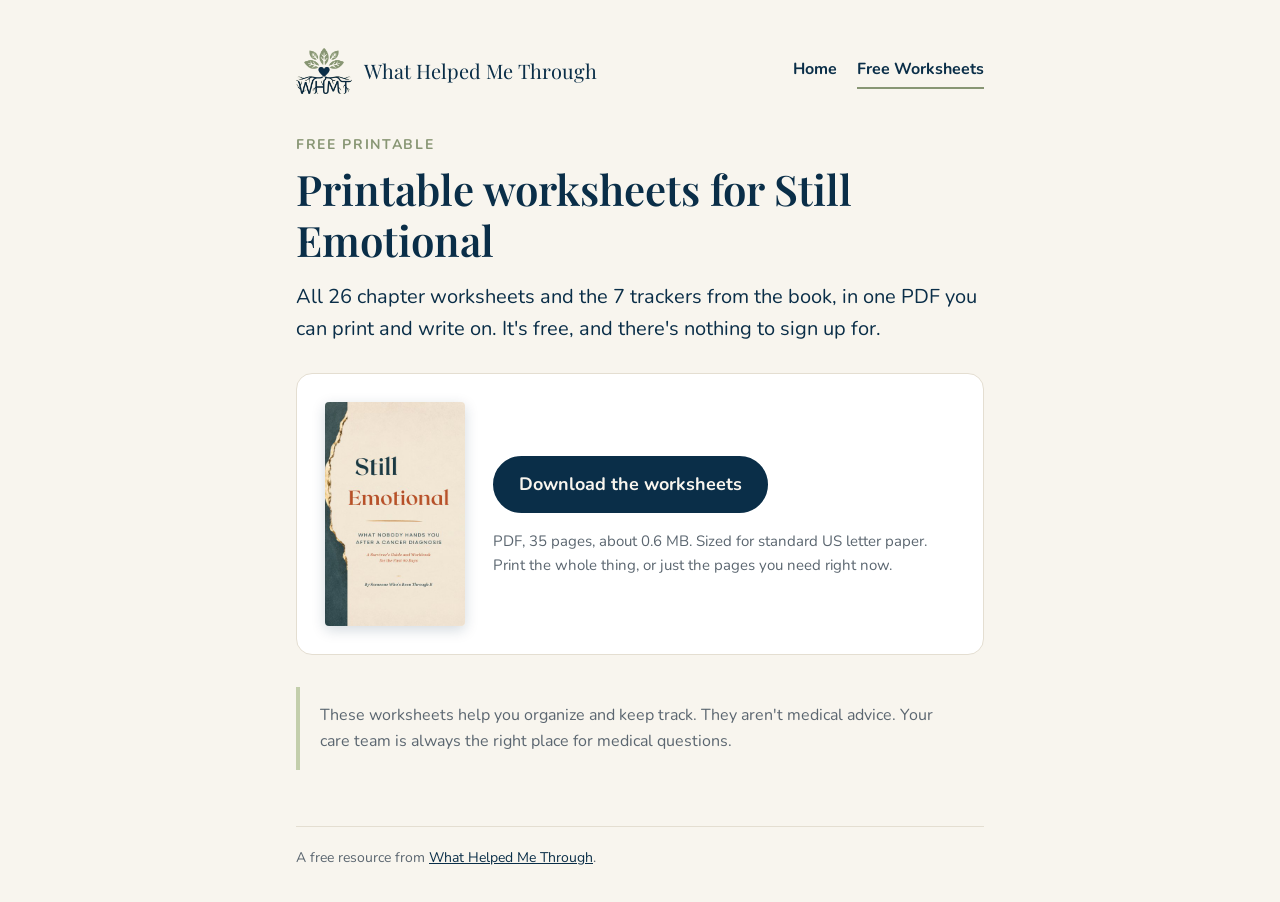
==== worksheets/index.html @ 2ee6a208 "First version of the WHMT site: home, worksheets page, 404 Co-Authored-By: Claude Opus 5.5 <noreply@" ====
<!doctype html>
<html lang="en">
<head>
  <meta charset="utf-8">
  <meta name="viewport" content="width=device-width, initial-scale=1">
  <title>Still Emotional Worksheets | What Helped Me Through</title>
  <meta name="description" content="Free printable worksheets for the book Still Emotional: all 26 chapter worksheets and 7 trackers in one PDF. No signup.">
  <link rel="icon" type="image/png" href="/assets/favicon.png">
  <link rel="apple-touch-icon" href="/assets/apple-touch-icon.png">
  <link rel="preconnect" href="https://fonts.googleapis.com">
  <link rel="preconnect" href="https://fonts.gstatic.com" crossorigin>
  <link href="https://fonts.googleapis.com/css2?family=Nunito:wght@400;700&family=Playfair+Display:wght@600&display=swap" rel="stylesheet">
  <link rel="stylesheet" href="/assets/style.css">
</head>
<body>
  <main class="wrap">
    <header class="site-header">
      <a class="brand" href="/">
        <img src="/assets/whmt-icon.png" alt="What Helped Me Through logo">
        <span>What Helped Me Through</span>
      </a>
      <nav class="site-nav" aria-label="Main">
        <a href="/">Home</a>
        <a href="/worksheets/" aria-current="page">Free Worksheets</a>
      </nav>
    </header>

    <p class="eyebrow">Free printable</p>
    <h1>Printable worksheets for Still Emotional</h1>
    <p class="lead">All 26 chapter worksheets and the 7 trackers from the book, in one PDF you can print and write on. It's free, and there's nothing to sign up for.</p>

    <div class="card">
      <img class="cover" src="/assets/still-emotional-cover.jpg" alt="Cover of the book Still Emotional">
      <div>
        <a class="btn" href="/files/still-emotional-worksheets.pdf" download>Download the worksheets</a>
        <p class="small">PDF, 35 pages, about 0.6 MB. Sized for standard US letter paper. Print the whole thing, or just the pages you need right now.</p>
      </div>
    </div>

    <p class="note">These worksheets help you organize and keep track. They aren't medical advice. Your care team is always the right place for medical questions.</p>

    <footer>
      A free resource from <a href="/">What Helped Me Through</a>.
    </footer>
  </main>
</body>
</html>
---- assets/style.css ----
:root {
  --navy: #0A2E48;
  --sage: #889674;
  --sage-light: #C3CEAB;
  --cream: #F8F5EE;
  --paper: #FFFFFF;
  --gray: #5B6670;
  --line: #E4DED1;
}

* { box-sizing: border-box; }

html { -webkit-text-size-adjust: 100%; }

body {
  margin: 0;
  background: var(--cream);
  color: var(--navy);
  font-family: "Nunito", system-ui, -apple-system, "Segoe UI", sans-serif;
  font-size: 18px;
  line-height: 1.6;
}

a { color: var(--navy); }

.wrap {
  max-width: 720px;
  margin: 0 auto;
  padding: 48px 16px 32px;
}

.site-header {
  display: flex;
  align-items: center;
  justify-content: space-between;
  flex-wrap: wrap;
  gap: 12px 24px;
  margin-bottom: 40px;
}
.brand {
  display: flex;
  align-items: center;
  gap: 12px;
  text-decoration: none;
}
.site-nav { display: flex; gap: 20px; }
.site-nav a {
  font-weight: 700;
  font-size: 16px;
  text-decoration: none;
  padding: 4px 0;
  border-bottom: 2px solid transparent;
}
.site-nav a:hover, .site-nav a:focus-visible { border-bottom-color: var(--sage-light); }
.site-nav a[aria-current="page"] { border-bottom-color: var(--sage); }
.brand img { width: 56px; height: auto; }
.brand span {
  font-family: "Playfair Display", Georgia, serif;
  font-size: 20px;
}

h1 {
  font-family: "Playfair Display", Georgia, serif;
  font-weight: 600;
  font-size: clamp(30px, 6vw, 42px);
  line-height: 1.2;
  margin: 0 0 16px;
}

.eyebrow {
  font-size: 14px;
  font-weight: 700;
  letter-spacing: 0.12em;
  text-transform: uppercase;
  color: var(--sage);
  margin: 0 0 8px;
}

.lead { font-size: 20px; margin: 0 0 28px; }

.card {
  background: var(--paper);
  border: 1px solid var(--line);
  border-radius: 16px;
  padding: 28px;
  display: flex;
  gap: 28px;
  align-items: center;
}
.card img.cover {
  width: 140px;
  height: auto;
  border-radius: 4px;
  box-shadow: 0 4px 14px rgba(10, 46, 72, 0.18);
  flex-shrink: 0;
}

.btn {
  display: inline-block;
  background: var(--navy);
  color: var(--cream);
  text-decoration: none;
  font-weight: 700;
  padding: 12px 24px;
  border: 2px solid var(--navy);
  border-radius: 999px;
  margin: 4px 0;
}
.btn:hover, .btn:focus-visible { background: #133F60; }
.btn.secondary {
  background: transparent;
  color: var(--navy);
  border: 2px solid var(--sage);
}
.btn.secondary:hover, .btn.secondary:focus-visible { background: var(--sage-light); }

.small { font-size: 15px; color: var(--gray); margin: 12px 0 0; }

.note {
  margin-top: 32px;
  padding: 16px 20px;
  border-left: 4px solid var(--sage-light);
  font-size: 16px;
  color: var(--gray);
}

.buttons { display: flex; flex-wrap: wrap; gap: 12px; margin: 8px 0 32px; }

footer {
  margin-top: 56px;
  padding-top: 20px;
  border-top: 1px solid var(--line);
  font-size: 14px;
  color: var(--gray);
}

@media (max-width: 560px) {
  .wrap { padding-top: 32px; }
  .card { flex-direction: column; text-align: center; padding: 24px 16px; }
  .card img.cover { width: 120px; }
}
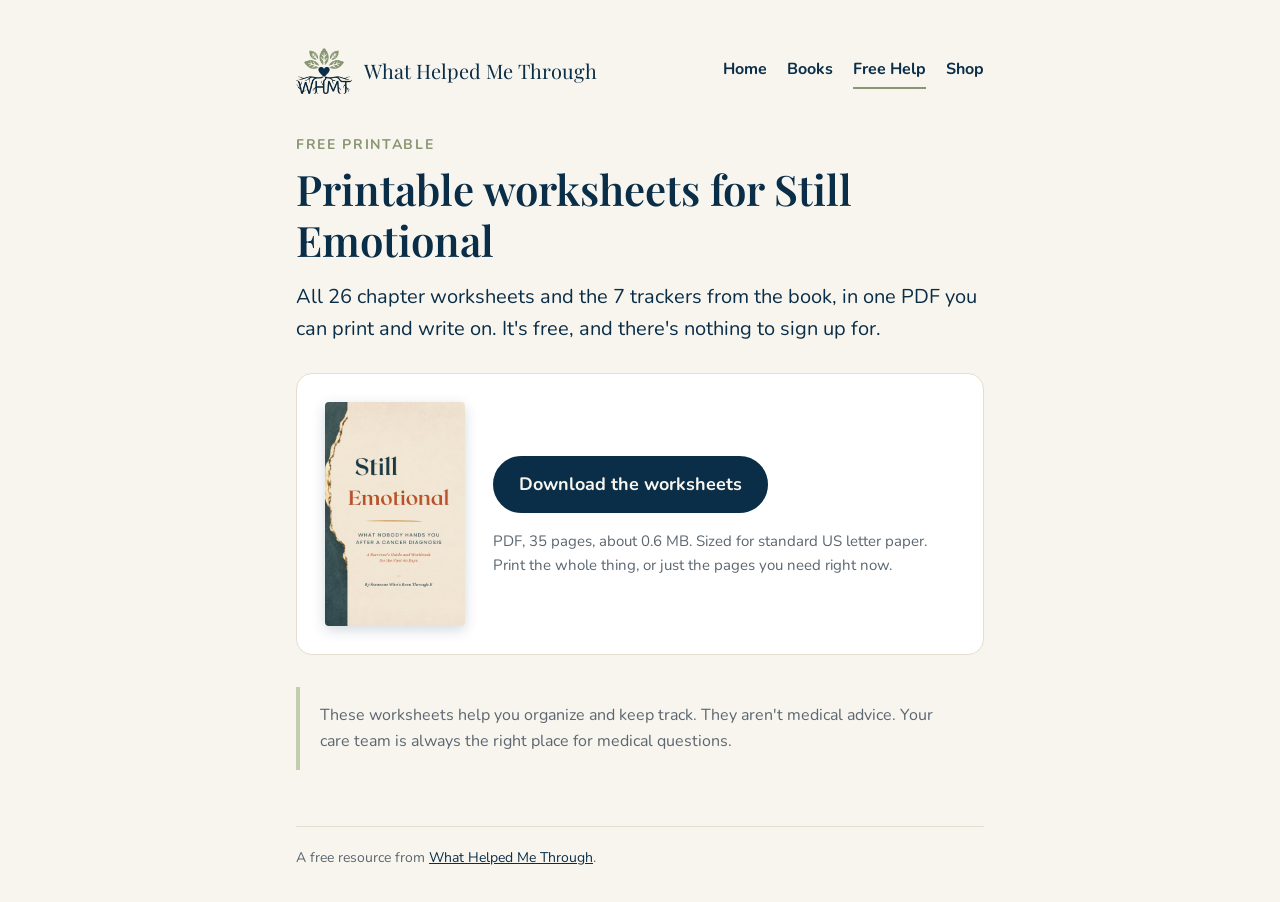
==== commit 3889fe9c: "Redesign the home page and share one menu across pages New home page: photo hero, shop favorites (pi" ====
--- a/worksheets/index.html
+++ b/worksheets/index.html
@@ -5,23 +5,25 @@
   <meta name="viewport" content="width=device-width, initial-scale=1">
   <title>Still Emotional Worksheets | What Helped Me Through</title>
   <meta name="description" content="Free printable worksheets for the book Still Emotional: all 26 chapter worksheets and 7 trackers in one PDF. No signup.">
-  <link rel="icon" type="image/png" href="/assets/favicon.png">
-  <link rel="apple-touch-icon" href="/assets/apple-touch-icon.png">
+  <link rel="icon" type="image/png" href="../assets/favicon.png">
+  <link rel="apple-touch-icon" href="../assets/apple-touch-icon.png">
   <link rel="preconnect" href="https://fonts.googleapis.com">
   <link rel="preconnect" href="https://fonts.gstatic.com" crossorigin>
   <link href="https://fonts.googleapis.com/css2?family=Nunito:wght@400;700&family=Playfair+Display:wght@600&display=swap" rel="stylesheet">
-  <link rel="stylesheet" href="/assets/style.css">
+  <link rel="stylesheet" href="../assets/style.css">
 </head>
 <body>
   <main class="wrap">
     <header class="site-header">
-      <a class="brand" href="/">
-        <img src="/assets/whmt-icon.png" alt="What Helped Me Through logo">
+      <a class="brand" href="../">
+        <img src="../assets/whmt-icon.png" alt="What Helped Me Through logo">
         <span>What Helped Me Through</span>
       </a>
       <nav class="site-nav" aria-label="Main">
-        <a href="/">Home</a>
-        <a href="/worksheets/" aria-current="page">Free Worksheets</a>
+        <a href="../">Home</a>
+        <a href="../#books">Books</a>
+        <a href="../#free-help" aria-current="page">Free Help</a>
+        <a href="https://www.etsy.com/shop/WhatHelpedMeThrough">Shop</a>
       </nav>
     </header>
 
@@ -30,9 +32,9 @@
     <p class="lead">All 26 chapter worksheets and the 7 trackers from the book, in one PDF you can print and write on. It's free, and there's nothing to sign up for.</p>
 
     <div class="card">
-      <img class="cover" src="/assets/still-emotional-cover.jpg" alt="Cover of the book Still Emotional">
+      <img class="cover" src="../assets/still-emotional-cover.jpg" alt="Cover of the book Still Emotional">
       <div>
-        <a class="btn" href="/files/still-emotional-worksheets.pdf" download>Download the worksheets</a>
+        <a class="btn" href="../files/still-emotional-worksheets.pdf" download>Download the worksheets</a>
         <p class="small">PDF, 35 pages, about 0.6 MB. Sized for standard US letter paper. Print the whole thing, or just the pages you need right now.</p>
       </div>
     </div>
@@ -40,7 +42,7 @@
     <p class="note">These worksheets help you organize and keep track. They aren't medical advice. Your care team is always the right place for medical questions.</p>
 
     <footer>
-      A free resource from <a href="/">What Helped Me Through</a>.
+      A free resource from <a href="../">What Helped Me Through</a>.
     </footer>
   </main>
 </body>
